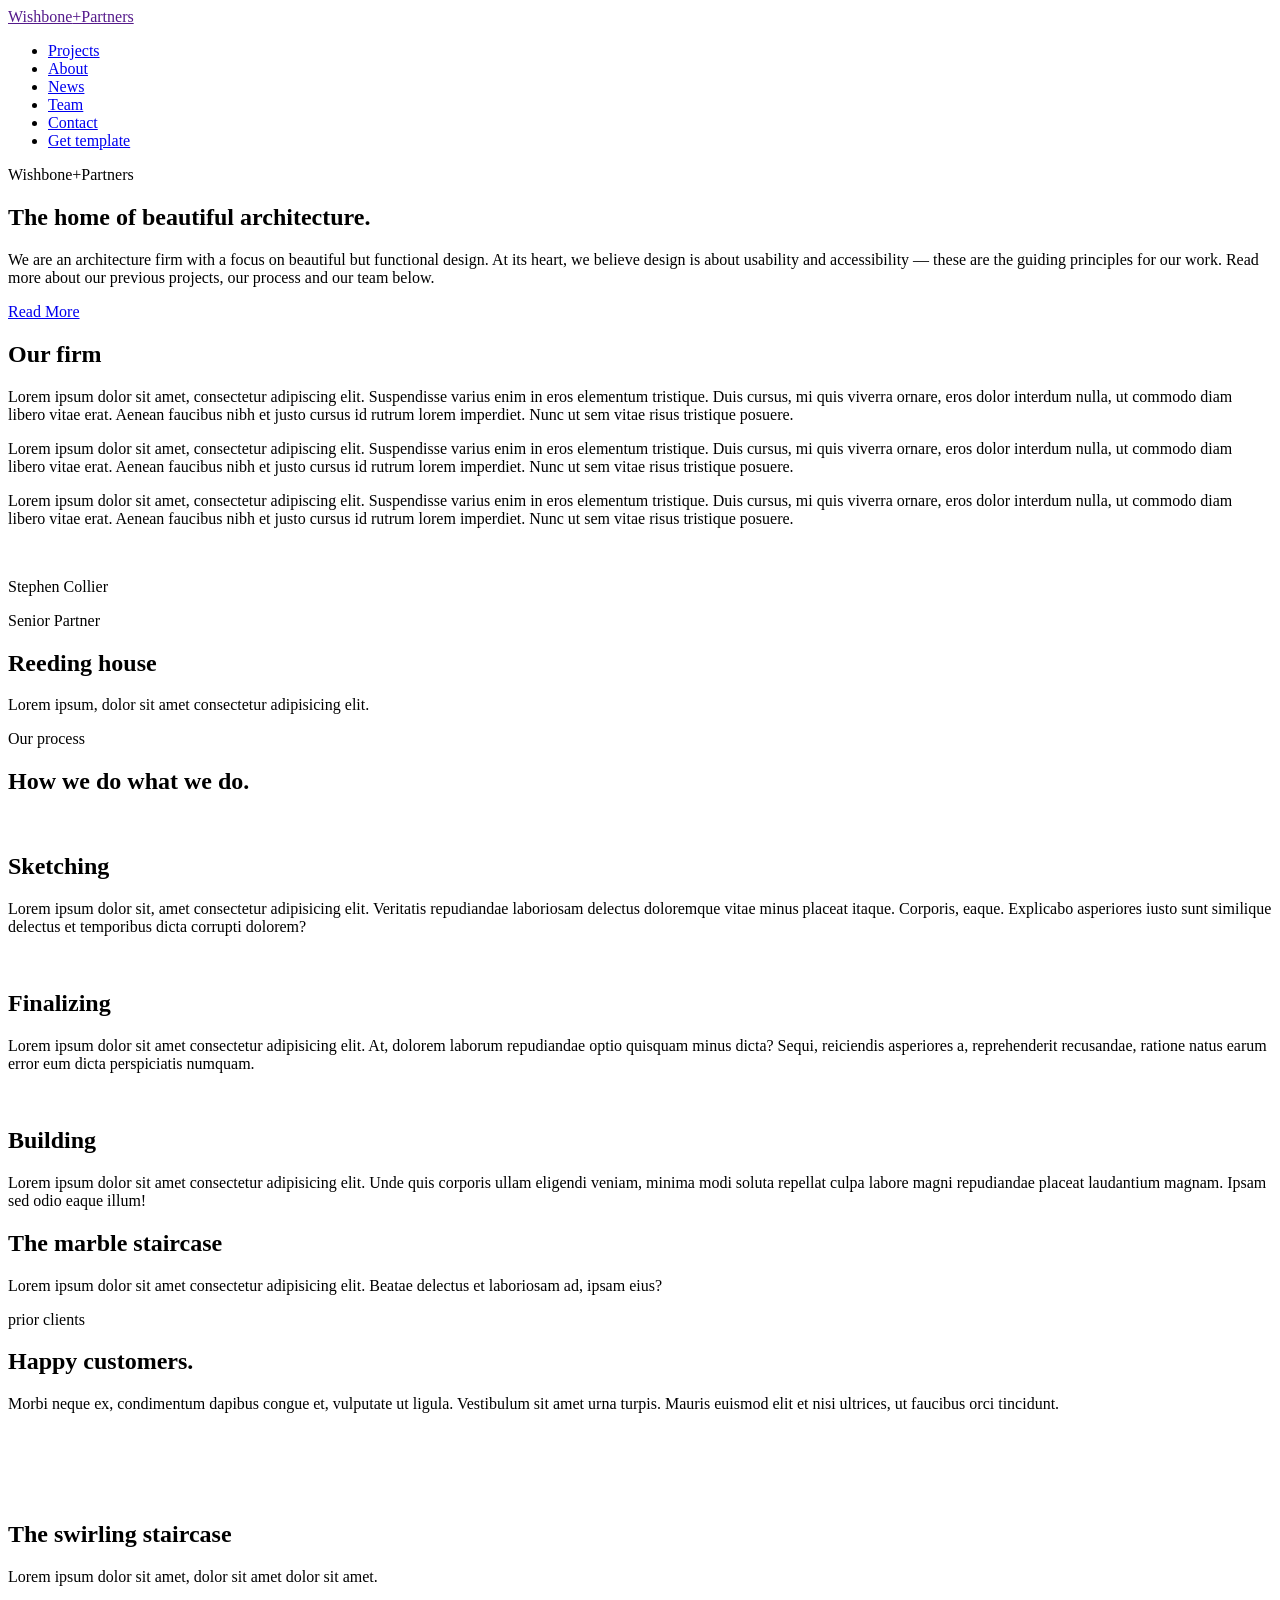
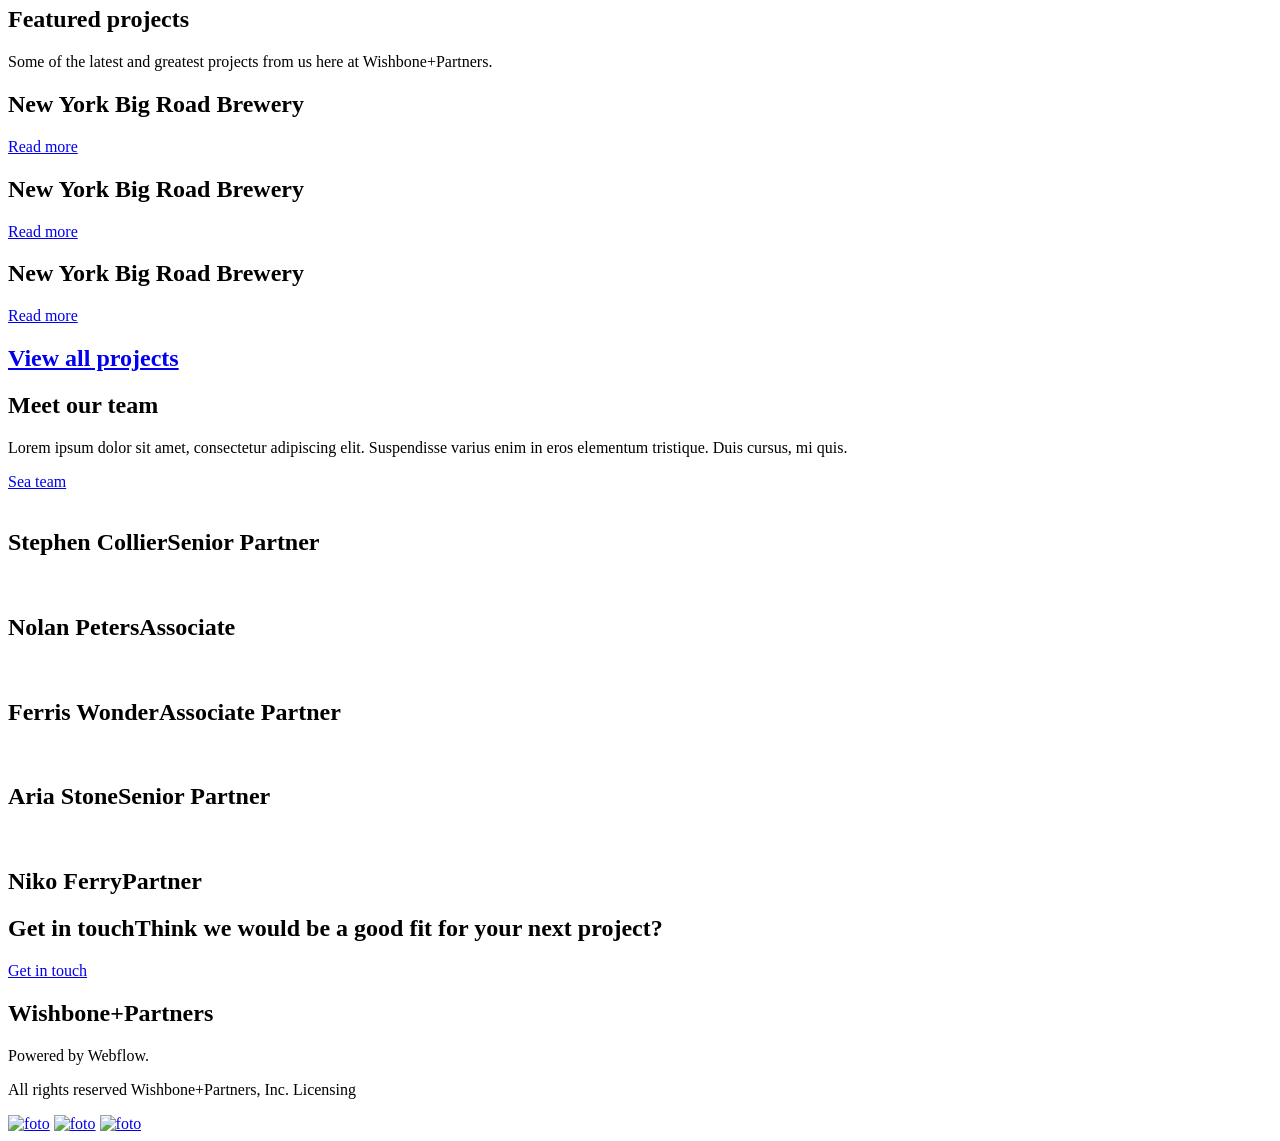
==== index.html @ 40fbaa84 "Add files via upload" ====
<!DOCTYPE html>
<html lang="en">

<head>
    <meta charset="UTF-8">
    <meta name="viewport" content="width=device-width, initial-scale=1.0">
    <title>Document</title>
    <link rel="stylesheet" href="reset.css">
    <link rel="stylesheet" href="style.css">
    <link rel="stylesheet" href="media.css">
    <link rel="preconnect" href="https://fonts.googleapis.com">
    <link rel="preconnect" href="https://fonts.gstatic.com" crossorigin>
    <link
        href="https://fonts.googleapis.com/css2?family=Poppins:ital,wght@0,100;0,200;0,300;0,400;0,500;0,600;0,700;0,800;0,900;1,100;1,200;1,300;1,400;1,500;1,600;1,700;1,800;1,900&display=swap"
        rel="stylesheet">
</head>

<body>
    <div class="bg"></div>
    <header class="header">
        <div class="container">
            <nav class="headerNav">
                <a href="" class="logo">Wishbone<span class="strongText">+Partners</span></a>
                <div class="btnMenu">
                    <div class="line"></div>
                    <div class="line"></div>
                </div>
                <ul class="headerMenu">
                    <div class="close">
                        <div class="line"></div>
                        <div class="line"></div>
                    </div>
                    <li class="link"><a href="#">Projects</a></li>
                    <li class="link"><a href="#">About</a></li>
                    <li class="link"><a href="#">News</a></li>
                    <li class="link"><a href="#">Team</a></li>
                    <li class="link"><a href="#">Contact</a></li>
                    <li class="link"><a href="#">Get template</a></li>
                </ul>
            </nav>
        </div>
        <section class="headerContent">
            <div class="container">
                <div class="content">
                    <p class="headerContentTitle">Wishbone+Partners</p>
                    <h2 class="headerContentTitleH2">The home of beautiful architecture.</h2>
                    <p class="headerContentDescr">We are an architecture firm with a focus on beautiful but functional
                        design. At its heart, we
                        believe
                        design is about usability and accessibility — these are the guiding principles for our work.
                        Read
                        more about our previous projects, our process and our team below.</p>
                    <a href="#">Read More</a>
                </div>
            </div>
            <div class="headerContentBG"></div>
        </section>
    </header>

    <section class="ourFirm">
        <div class="container">
            <h2 class="ourFirm-title">Our firm</h2>
            <div class="ourFirm-content">
                <p>Lorem ipsum dolor sit amet, consectetur adipiscing elit. Suspendisse varius enim in eros elementum
                    tristique. Duis cursus, mi quis viverra ornare, eros dolor interdum nulla, ut commodo diam libero
                    vitae erat. Aenean faucibus nibh et justo cursus id rutrum lorem imperdiet. Nunc ut sem vitae risus
                    tristique posuere.</p>
                <p>Lorem ipsum dolor sit amet, consectetur adipiscing elit. Suspendisse varius enim in eros elementum
                    tristique. Duis cursus, mi quis viverra ornare, eros dolor interdum nulla, ut commodo diam libero
                    vitae erat. Aenean faucibus nibh et justo cursus id rutrum lorem imperdiet. Nunc ut sem vitae risus
                    tristique posuere.</p>
                <p>Lorem ipsum dolor sit amet, consectetur adipiscing elit. Suspendisse varius enim in eros elementum
                    tristique. Duis cursus, mi quis viverra ornare, eros dolor interdum nulla, ut commodo diam libero
                    vitae erat. Aenean faucibus nibh et justo cursus id rutrum lorem imperdiet. Nunc ut sem vitae risus
                    tristique posuere.</p>
                <div class="card">
                    <img src="img/person.png" alt="">
                    <div class="name">
                        <p>Stephen Collier</p>
                        <span>Senior Partner</span>
                    </div>
                </div>
            </div>
        </div>
    </section>

    <section class="picture1 picture ">
        <div class="container">
            <div class="pictureInner">
                <h2>Reeding house</h2>
                <p>Lorem ipsum, dolor sit amet consectetur adipisicing elit.</p>
            </div>
        </div>
    </section>

    <section class="ourProcess">
        <div class="container">
            <span>Our process</span>
            <h2>How we do what we do.</h2>
            <div class="group">
                <div class="item">
                    <img src="img/pen.png" alt="">
                    <h2>Sketching</h2>
                    <p>Lorem ipsum dolor sit, amet consectetur adipisicing elit. Veritatis repudiandae laboriosam
                        delectus doloremque vitae minus placeat itaque. Corporis, eaque. Explicabo asperiores iusto sunt
                        similique delectus et temporibus dicta corrupti dolorem?</p>
                </div>
                <div class="item">
                    <img src="img/finaliz.png" alt="">
                    <h2>Finalizing</h2>
                    <p>Lorem ipsum dolor sit amet consectetur adipisicing elit. At, dolorem laborum repudiandae optio
                        quisquam minus dicta? Sequi, reiciendis asperiores a, reprehenderit recusandae, ratione natus
                        earum error eum dicta perspiciatis numquam.</p>
                </div>
                <div class="item">
                    <img src="img/build.png" alt="">
                    <h2>Building</h2>
                    <p>Lorem ipsum dolor sit amet consectetur adipisicing elit. Unde quis corporis ullam eligendi
                        veniam, minima modi soluta repellat culpa labore magni repudiandae placeat laudantium magnam.
                        Ipsam sed odio eaque illum!</p>
                </div>
            </div>
        </div>
    </section>

    <section class="picture picture2">
        <div class="container">
            <div class="pictureInner">
                <h2>The marble staircase</h2>
                <p>Lorem ipsum dolor sit amet consectetur adipisicing elit. Beatae delectus et laboriosam ad, ipsam
                    eius?
                </p>
            </div>
        </div>
    </section>

    <section class="customer">
        <div class="container">
            <div class="block block1">
                <span>prior clients</span>
                <h2>Happy customers.</h2>
                <p>Morbi neque ex, condimentum dapibus congue et, vulputate ut ligula. Vestibulum sit amet urna turpis.
                    Mauris euismod elit et nisi ultrices, ut faucibus orci tincidunt.</p>
            </div>
            <div class="block block2">
                <div><img src="img/HillPlayes.png" alt=""></div>
                <div><img src="img/Riksgransen.png" alt=""></div>
                <div><img src="img/StudioCai.png" alt=""></div>
                <div><img src="img/ChillIndustries.png" alt=""></div>
            </div>
        </div>
    </section>

    <section class="picture picture3">
        <div class="container">
            <div class="pictureInner">
                <h2>The swirling staircase</h2>
                <p>Lorem ipsum dolor sit amet, dolor sit amet dolor sit amet.
                </p>
            </div>
        </div>
    </section>

    <section class="project">
        <div class="container">
            <h2 class="title">Featured projects</h2>
            <p class="descr">Some of the latest and greatest projects from us here at Wishbone+Partners.</p>
            <div class="cards">
                <div class="card card1">
                    <div class="cardInner">
                        <h2><span>New York</span> Big Road Brewery</h2>
                        <a href="#" class="linkbtn">Read more</a>
                    </div>
                </div>
                <div class="card card2">
                    <div class="cardInner">
                        <h2><span>New York</span> Big Road Brewery</h2>
                        <a href="#" class="linkbtn">Read more</a>
                    </div>
                </div>
                <div class="card card3">
                    <div class="cardInner">
                        <h2><span>New York</span> Big Road Brewery</h2>
                        <a href="#" class="linkbtn">Read more</a>
                    </div>
                </div>
            </div>
            <h2 class="linkProject"><a href="#">View all projects</a></h2>
        </div>
    </section>

    <section class="team">
        <div class="container">
            <div class="block block1">
                <h2 class="title">Meet our team</h2>
                <p class="descr">Lorem ipsum dolor sit amet, consectetur adipiscing elit. Suspendisse varius enim in eros elementum tristique. Duis cursus, mi quis.</p>
                <a href="#" class="link">Sea team</a>
            </div>
            <div class="block block2">
                <div class="card">
                    <img src="img/person.png" alt="">
                    <h2>Stephen Collier<span>Senior Partner</span></h2>
                </div>
                <div class="card">
                    <img src="img/person2.png" alt="">
                    <h2>Nolan Peters<span>Associate</span></h2>
                </div>
                <div class="card">
                    <img src="img/person3.png" alt="">
                    <h2>Ferris Wonder<span>Associate Partner</span></h2>
                </div>
                <div class="card">
                    <img src="img/person4.png" alt="">
                    <h2>Aria Stone<span>Senior Partner</span></h2>
                </div>
                <div class="card">
                    <img src="img/person5.png" alt="">
                    <h2>Niko Ferry<span>Partner</span></h2>
                </div>
            </div>
        </div>
    </section>

    <section class="touch">
        <div class="container">
            <h2><span>Get in touch</span>Think we would be a good fit for your next project?</h2>
            <a href="#">Get in touch</a>
        </div>
    </section>

    <footer class="footer">
        <div class="container">
            <div class="block1">
                <h2>Wishbone<span class="strongText">+Partners</span></h2>
                <p>Powered by Webflow.</p>
                <p>All rights reserved Wishbone+Partners, Inc. Licensing</p>
            </div>
            <div class="block2">
                <a href="#"><img src="img/Twitter.png" alt="foto"></a>
                <a href="#"><img src="img/instagram.png" alt="foto"></a>
                <a href="#"><img src="img/Facebook.png" alt="foto"></a>
            </div>
        </div>
    </footer>

    <script src="script.js"></script>
</body>

</html>
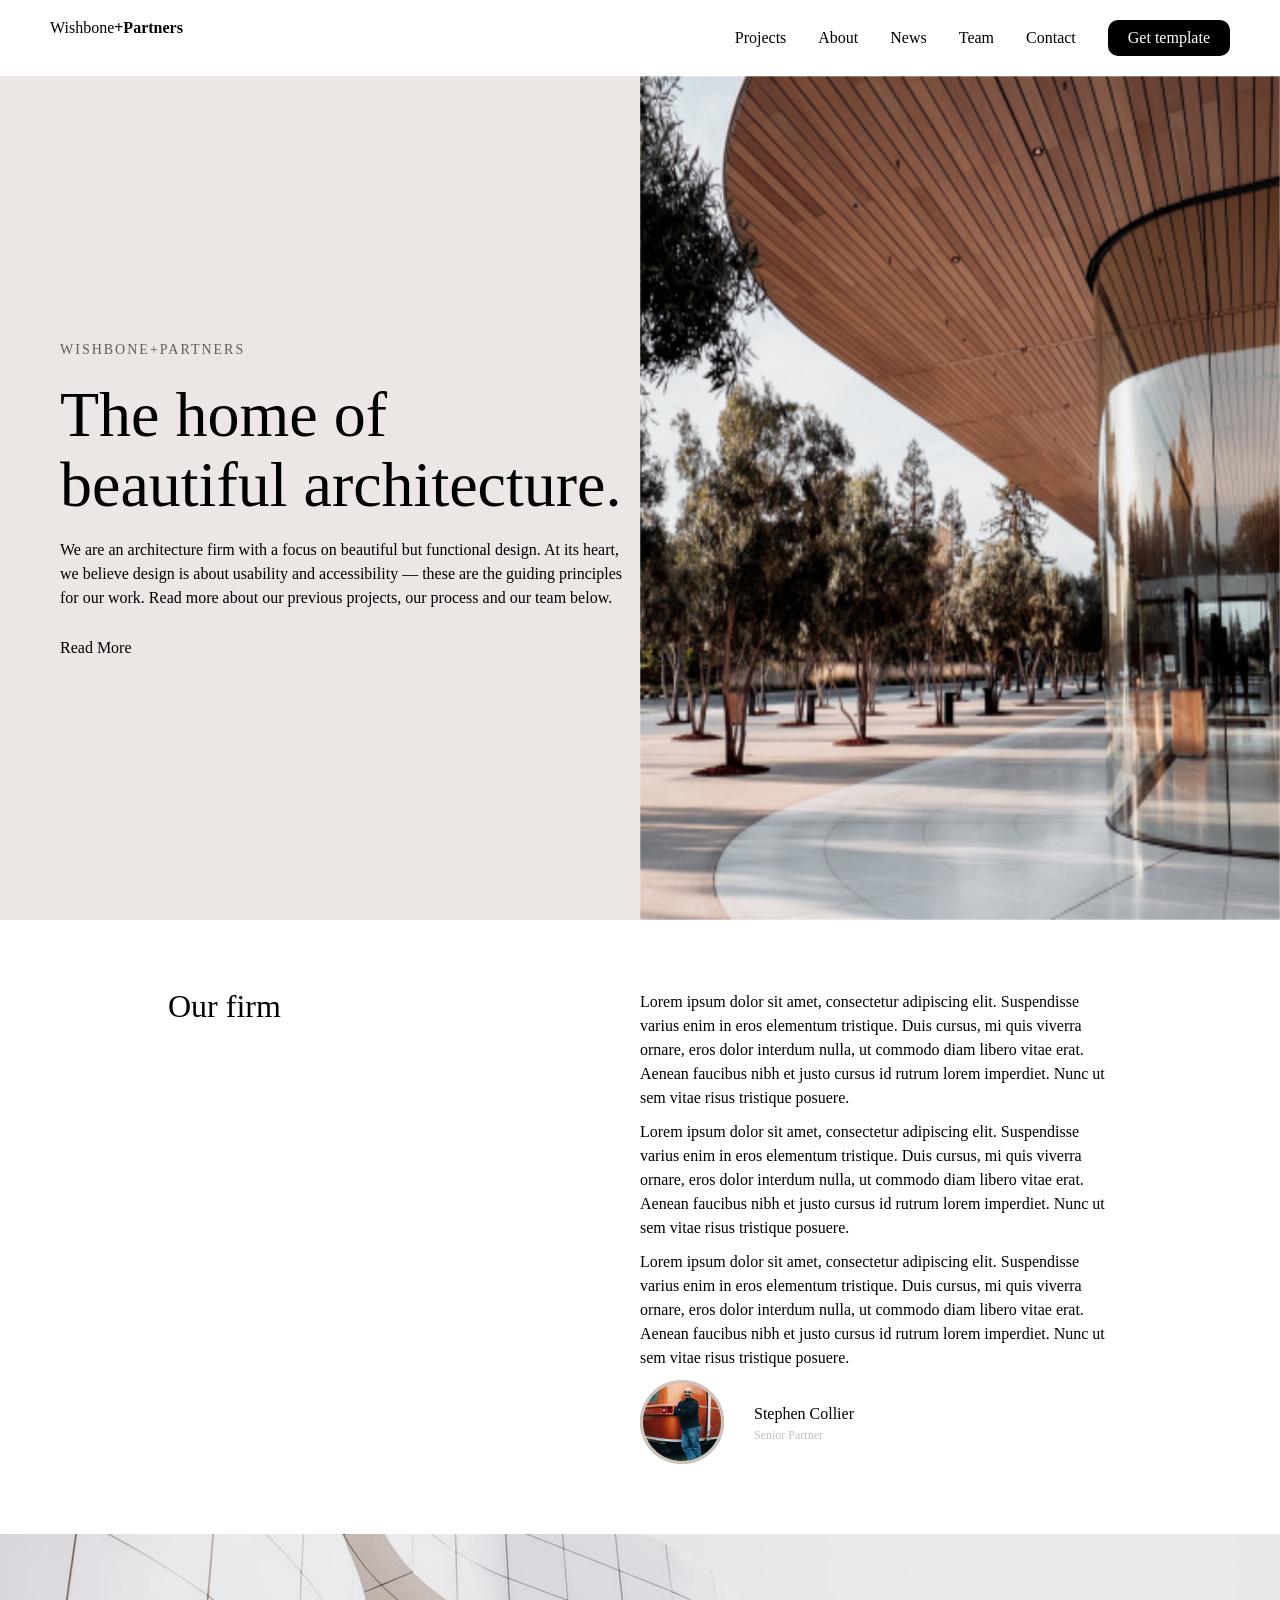
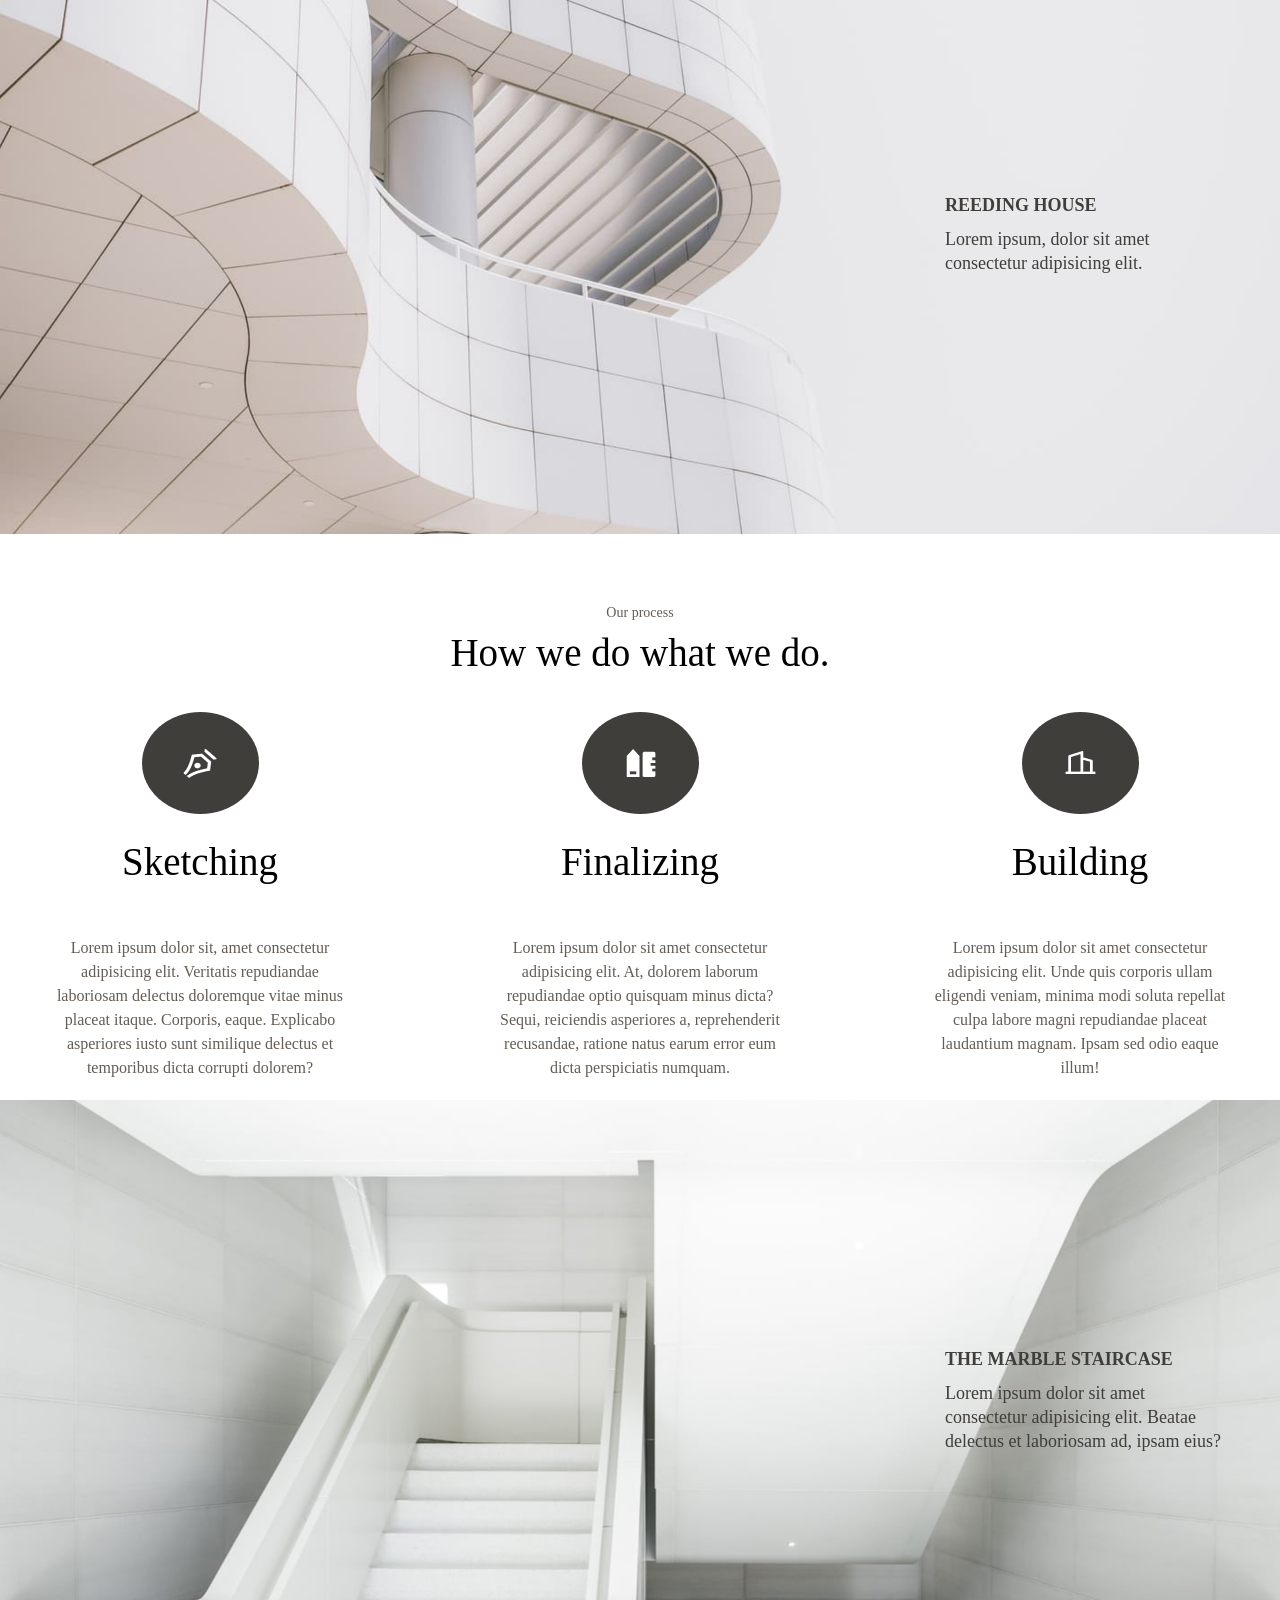
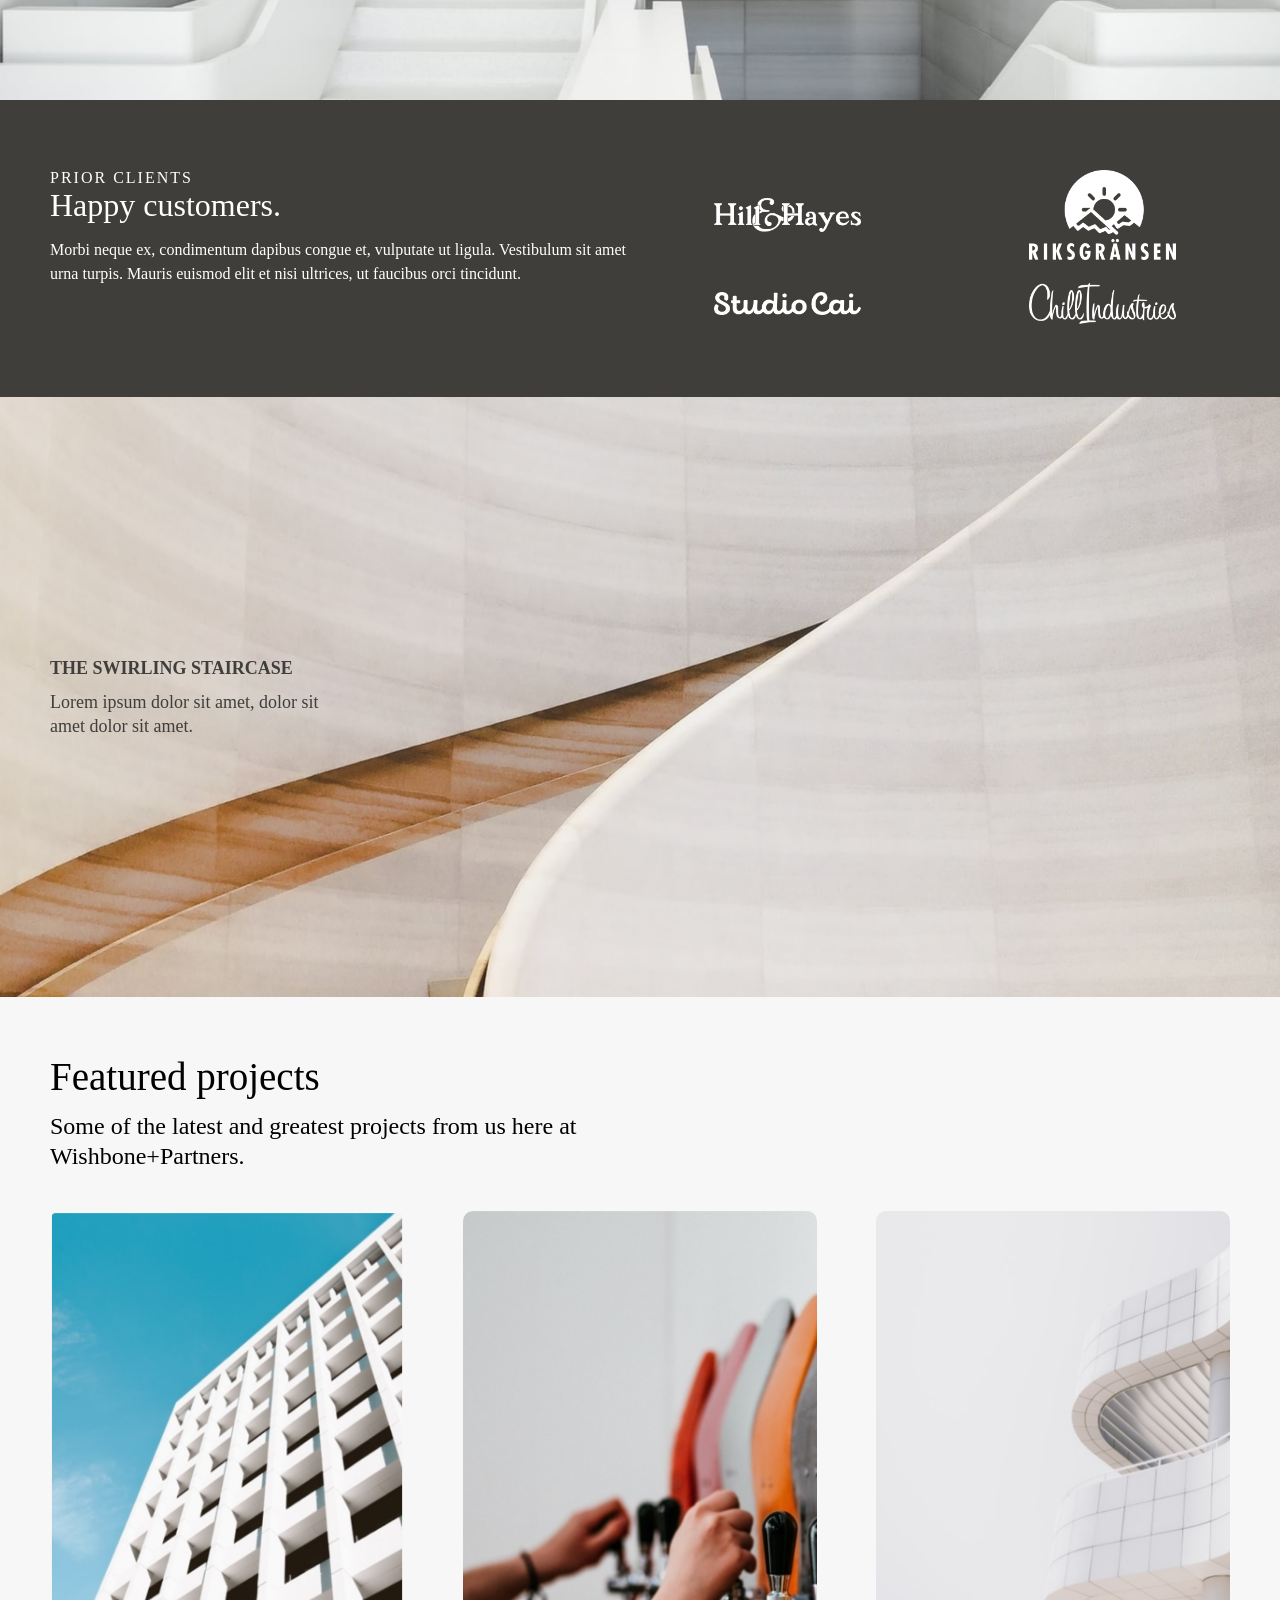
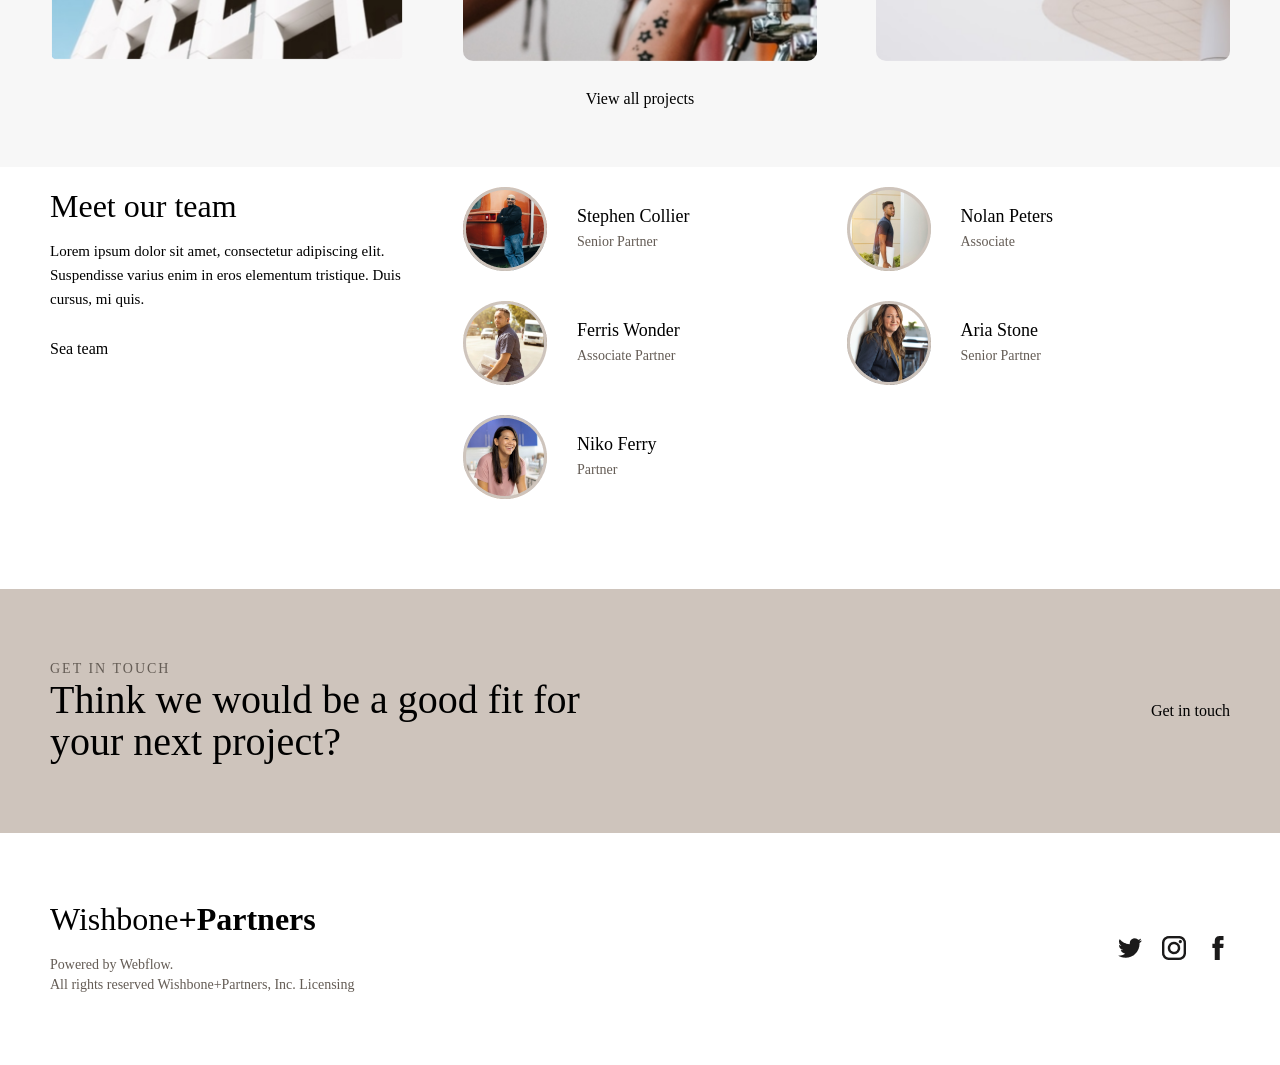
==== commit 0c142c8d: "Update index.html" ====
--- a/index.html
+++ b/index.html
@@ -74,7 +74,7 @@
                     vitae erat. Aenean faucibus nibh et justo cursus id rutrum lorem imperdiet. Nunc ut sem vitae risus
                     tristique posuere.</p>
                 <div class="card">
-                    <img src="img/person.png" alt="">
+                    <img src="../img/person.png" alt="">
                     <div class="name">
                         <p>Stephen Collier</p>
                         <span>Senior Partner</span>
@@ -246,4 +246,4 @@
     <script src="script.js"></script>
 </body>
 
-</html>+</html>
--- a/style.css
+++ b/style.css
@@ -0,0 +1,539 @@
+* {
+    box-sizing: border-box;
+}
+
+body {
+    font-family: "Poppins";
+    font-style: Regular;
+    font-size: 16px;
+    box-sizing: border-box;
+}
+
+a {
+    text-decoration: none;
+    color: inherit;
+}
+
+.container {
+    max-width: 1200px;
+    margin: 0 auto;
+    padding: 20px 10px;
+}
+
+.header {
+    margin-bottom: 50px;
+}
+
+.headerNav,
+.headerMenu {
+    display: flex;
+    justify-content: space-between;
+}
+
+.btnMenu {
+    position: relative;
+    right: 0px;
+    width: 30px;
+    height: 30px;
+    display: none;
+    flex-direction: column;
+    justify-content: center;
+    gap: 5px;
+}
+
+.btnMenu:active {
+    transform: translate(0, -50%);
+    transform: scale(1.1);
+}
+
+.btnMenu:hover {
+    cursor: pointer;
+}
+
+.btnMenu:hover .line:first-child {
+    position: absolute;
+    top: 50%;
+    transform: rotate(45deg);
+}
+
+.btnMenu:hover .line:last-child {
+    position: absolute;
+    top: 50%;
+    transform: rotate(-45deg);
+}
+
+.btnMenu .line {
+    width: 100%;
+    height: 4px;
+    background: black;
+    border-radius: 3px;
+    transition: all ease .2s;
+}
+
+.headerMenu {
+    gap: 32px;
+    display: flex;
+    align-items: center;
+}
+
+.headerMenu .link {
+    transition: all ease .2s;
+}
+
+.headerMenu .link:last-child {
+    background: #000;
+    color: #fff;
+    padding: 10px 20px;
+    border-radius: 10px;
+}
+
+.headerMenu .link:hover {
+    transform: scale(1.1);
+}
+
+.strongText {
+    font-weight: 600;
+}
+
+.headerContent {
+    position: relative;
+    background: url('img/headerBG.jpg');
+    background-repeat: no-repeat;
+    background-position: center right;
+    background-size: 50% 100%;
+    display: flex;
+    align-items: center;
+    height: calc(100vh - 56px);
+}
+
+.headerContentBG {
+    position: absolute;
+    top: 0;
+    left: 0;
+    width: 100%;
+    height: 100%;
+    background: rgba(236, 231, 228, 1);
+    z-index: -1;
+}
+
+.headerContent .content {
+    width: 50%;
+    padding: 100px 10px;
+}
+
+.headerContentTitle {
+    color: rgba(100, 92, 85, 1);
+    font-family: "Poppins";
+    font-size: 14px;
+    font-weight: 400;
+    line-height: 20px;
+    letter-spacing: 2px;
+    text-align: left;
+    text-transform: uppercase;
+    margin-bottom: 20px;
+}
+
+.headerContentTitleH2 {
+    font-size: 64px;
+    font-weight: 400;
+    line-height: 70.4px;
+    margin-bottom: 18px;
+}
+
+.headerContentDescr {
+    line-height: 24px;
+    margin-bottom: 30px;
+}
+
+/* ***************************** */
+
+.ourFirm {
+    margin-bottom: 50px;
+}
+
+.ourFirm .container {
+    display: flex;
+    justify-content: center;
+}
+
+.ourFirm-title {
+    width: 40%;
+    font-size: 32px;
+}
+
+.ourFirm-content {
+    width: 40%;
+    display: flex;
+    flex-direction: column;
+    gap: 10px;
+}
+
+.ourFirm-content p {
+    line-height: 24px;
+}
+
+.ourFirm-content .card {
+    display: flex;
+    align-items: center;
+    gap: 30px;
+}
+
+.ourFirm-content img {
+    width: 84px;
+    height: 84px;
+}
+
+
+.ourFirm-content span {
+    color: silver;
+    font-size: 12px;
+}
+
+/* ******************************* */
+.picture1 {
+    background: url('img/Frame.jpg');
+}
+
+.picture2 {
+    background: url('img/Frame2.jpg');
+}
+
+.picture3 {
+    background: url('img/Frame3.jpg');
+}
+
+.picture {
+    width: 100%;
+    height: 600px;
+    background-repeat: no-repeat;
+    background-position: center;
+    background-size: cover;
+    margin-bottom: 50px;
+}
+
+.picture2,
+.picture3 {
+    margin-bottom: 0;
+}
+
+.picture .container {
+    height: 100%;
+    display: flex;
+    justify-content: end;
+    align-items: center;
+}
+
+.picture3 .container {
+    justify-content: start;
+}
+
+.pictureInner {
+    width: 285px;
+    line-height: 24px;
+    color: rgba(64, 62, 59, 1);
+    font-size: 18px;
+}
+
+.pictureInner h2 {
+    text-transform: uppercase;
+    font-weight: 600;
+    margin-bottom: 10px;
+}
+
+.pictureInner p {
+    line-height: 24px;
+}
+
+/* ******************* */
+
+.ourProcess {
+    text-align: center;
+}
+
+.ourProcess span {
+    color: rgba(100, 92, 85, 1);
+    font-size: 14px;
+    margin-bottom: 13px;
+}
+
+.ourProcess h2 {
+    font-size: 39px;
+    margin-top: 13px;
+    margin-bottom: 40px;
+}
+
+.ourProcess .group {
+    display: flex;
+    justify-content: space-between;
+}
+
+.ourProcess .group .item {
+    max-width: 300px;
+    display: flex;
+    flex-direction: column;
+    align-items: center;
+    gap: 15px;
+}
+
+.ourProcess .group .item img {
+    width: 117px;
+    height: 102px;
+}
+
+.ourProcess .group p {
+    line-height: 24px;
+    color: rgba(100, 92, 85, 1);
+    text-align: center;
+}
+
+/* ******************* */
+
+.customer {
+    background: rgba(64, 62, 59, 1);
+    padding: 50px 0;
+    color: #fff;
+}
+
+.customer .container {
+    display: flex;
+}
+
+.customer .block {
+    width: 50%;
+}
+
+.customer .block1 span {
+    text-transform: uppercase;
+    letter-spacing: 2px;
+}
+
+.customer .block1 h2 {
+    font-size: 32px;
+    line-height: 38px;
+    margin-bottom: 14px;
+}
+
+.customer .block1 p {
+    line-height: 24px;
+}
+
+.customer .block2 {
+    display: grid;
+    grid-template-columns: 50% 50%;
+    gap: 20px;
+}
+
+.customer .block2 div {
+    width: 50%;
+    justify-self: center;
+    align-self: center;
+}
+
+.customer .block2 img {
+    width: 100%;
+}
+
+/* ************************* */
+
+.project {
+    background: rgba(247, 247, 247, 1);
+    padding-top: 40px;
+    padding-bottom: 40px;
+}
+
+.project .title {
+    font-size: 39px;
+    margin-bottom: 15px;
+}
+
+.project .descr {
+    font-size: 24px;
+    line-height: 30px;
+    margin-bottom: 40px;
+    max-width: 581px;
+}
+
+.project .cards {
+    display: grid;
+    grid-template-columns: 30% 30% 30%;
+    justify-content: space-between;
+    margin-bottom: 30px;
+}
+
+.project .card1 {
+    background: url(img/card1.png);
+}
+
+.project .card2 {
+    background: url(img/card2.png);
+}
+
+.project .card3 {
+    background: url(img/card3.png);
+}
+
+.project .card {
+    background-position: center;
+    background-repeat: no-repeat;
+    background-size: 100% 100%;
+    height: 450px;
+    position: relative;
+    border-radius: 10px;
+    overflow: hidden;
+
+}
+
+.project .card:hover .cardInner {
+    display: flex;
+}
+
+.project .cardInner {
+    position: absolute;
+    top: 0;
+    left: 0;
+    width: 100%;
+    height: 100%;
+    background: rgba(0, 0, 0, 0.5);
+    padding: 40px;
+    display: none;
+    flex-direction: column;
+    justify-content: space-between;
+}
+
+.project .cardInner h2 {
+    font-size: 24px;
+    line-height: 30px;
+}
+
+.project .cardInner h2 span {
+    color: rgba(100, 92, 85, 1);
+    display: block;
+    letter-spacing: 2px;
+    text-transform: uppercase;
+}
+
+.project .cardInner .linkbtn {
+    padding: 20px 10px;
+    background: #1B1A1A;
+    color: #fff;
+    border-radius: 14px;
+    text-align: center;
+    transition: all ease .2s;
+}
+
+.project .cardInner .linkbtn:hover {
+    transform: scale(1.1);
+}
+
+.project .linkProject {
+    text-align: center;
+}
+
+/* ******************** */
+
+.team {
+    margin-bottom: 40px;
+}
+
+.team .container {
+    display: grid;
+    grid-template-columns: 30% 65%;
+    justify-content: space-between;
+}
+
+.team .title {
+    font-size: 32px;
+    line-height: 38px;
+    margin-bottom: 14px;
+}
+
+.team .descr {
+    max-width: 358px;
+    font-size: 15px;
+    line-height: 24px;
+    margin-bottom: 30px;
+}
+
+.team .block2 {
+    display: grid;
+    grid-template-columns: 50% 50%;
+}
+
+.team .card {
+    display: flex;
+    align-items: center;
+    gap: 30px;
+    margin-bottom: 30px;
+}
+
+.team .card img {
+    width: 84px;
+    height: 84px;
+}
+
+.team .card h2 {
+    font-size: 18px;
+    line-height: 26px;
+}
+
+.team .card h2 span {
+    display: block;
+    font-size: 14px;
+    color: rgba(100, 92, 85, 1);
+}
+
+/* ******************* */
+
+.touch {
+    background: rgba(206, 196, 188, 1);
+    padding: 50px 0;
+}
+
+.touch .container {
+    display: flex;
+    justify-content: space-between;
+    align-items: center;
+}
+
+.touch h2 {
+    font-size: 40px;
+    line-height: 42px;
+    max-width: 569px;
+}
+
+.touch span {
+    color: rgba(100, 92, 85, 1);
+    font-size: 14px;
+    line-height: 20px;
+    letter-spacing: 2px;
+    text-transform: uppercase;
+    display: block;
+}
+
+/* ************* */
+
+.footer {
+    padding: 50px 0;
+}
+
+.footer .container {
+    display: flex;
+    justify-content: space-between;
+    align-items: center;
+}
+
+.footer h2 {
+    font-size: 32px;
+    margin-bottom: 20px;
+}
+
+.footer p {
+    color: rgba(100, 92, 85, 1);
+    font-size: 14px;
+    line-height: 20px;
+}
+
+.footer .block2 {
+    display: flex;
+    gap: 20px;
+}
--- a/media.css
+++ b/media.css
@@ -0,0 +1,227 @@
+@media (max-width: 1000px) {
+    .headerNav {
+        justify-content: space-between;
+        padding: 0 10px;
+    }
+
+    .btnMenu {
+        display: flex;
+    }
+
+    .headerMenu {
+        position: absolute;
+        top: 0;
+        left: 0;
+        width: 100%;
+        height: 100vh;
+        background-color: rgba(0, 0, 0, 0.6);
+        color: #fff;
+        z-index: 101;
+        flex-direction: column;
+        align-items: center;
+        justify-content: center;
+        display: none;
+    }
+
+    .headerMenu .link {
+        transition: all ease .3s;
+    }
+
+    .headerMenu .link:active {
+        transform: scale(1.2);
+    }
+
+    .headerMenu .link:last-child {
+        background: #fff;
+        color: #000;
+    }
+
+    .close {
+        position: absolute;
+        top: 10px;
+        left: 10px;
+        width: 20px;
+        height: 20px;
+    }
+
+    .close:hover {
+        cursor: pointer;
+    }
+
+    .close .line {
+        width: 100%;
+        height: 2px;
+        background-color: #fff;
+        position: absolute;
+        top: 50%;
+        left: 0%;
+        display: block;
+    }
+
+    .close .line:first-child {
+        transform: rotate(45deg);
+    }
+
+    .close .line:last-child {
+        transform: rotate(-45deg);
+    }
+
+    .bg {
+        position: absolute;
+        display: none;
+        top: 0;
+        left: 0;
+        width: 100%;
+        height: 100vh;
+        z-index: 100;
+    }
+
+    .headerContent {
+        color: #fff;
+        background-position: center;
+        background-size: 100% 100%;
+    }
+
+    .headerContentBG {
+        z-index: 1;
+        background: rgba(0, 0, 0, 0.5);
+    }
+
+    .headerContent .content {
+        width: 100%;
+        position: relative;
+        z-index: 2;
+        display: flex;
+        flex-direction: column;
+        align-items: center;
+        text-align: center;
+    }
+
+    .headerContentTitle {
+        color: #fff;
+    }
+
+    .customer .container {
+        flex-direction: column-reverse;
+        align-items: center;
+        text-align: center;
+        gap: 50px;
+    }
+
+    .customer .block {
+        width: 100%;
+    }
+
+    /* ************** */
+
+    .team .container {
+        grid-template-columns: 45% 50%;
+    }
+
+    .team .block2 {
+        grid-template-columns: 100%;
+    }
+
+}
+
+@media (max-width: 900px) {
+    .ourFirm .container {
+        flex-direction: column;
+        align-items: center;
+        gap: 20px;
+        padding: 0px 20px;
+    }
+
+    .ourFirm-title {
+        width: 100%;
+        font-size: 32px;
+        text-align: center;
+    }
+
+    .ourFirm-content {
+        width: 100%;
+    }
+
+    /* ******************* */
+
+    .ourProcess .group {
+        flex-direction: column;
+        align-items: center;
+        gap: 30px;
+    }
+
+    /* ****************** */
+
+    .project .cards {
+        grid-template-columns: 50%;
+        justify-content: center;
+        gap: 30px;
+    }
+
+    /* ********************** */
+
+    .touch .container {
+        display: flex;
+        flex-direction: column;
+        gap: 50px;
+        align-items: center;
+    }
+
+    .touch h2 {
+        font-size: 32px;
+    }
+
+}
+
+@media (max-width: 750px) {
+    .headerContent .content {
+        padding: 40px 10px;
+    }
+
+    .headerContentTitleH2 {
+        font-size: 32px;
+        background-size: cover;
+    }
+
+    /* ************* */
+
+    .project .cards {
+        grid-template-columns: 100%;
+    }
+
+    /* **************** */
+
+    .team .container {
+        grid-template-columns: 100%;
+    }
+
+    .team .block1 {
+        margin-bottom: 30px;
+    }
+
+    .team .block1,
+    .team .block2 {
+        display: flex;
+        flex-direction: column;
+        align-items: center;
+    }
+
+    /* ******************* */
+
+    .touch h2 {
+        font-size: 24px;
+    }
+
+    .footer .container {
+        flex-direction: column;
+        gap: 30px;
+    }
+
+}
+
+@media (max-width: 450px) {
+    .headerContent {
+        color: #fff;
+        background-position: center;
+    }
+}
